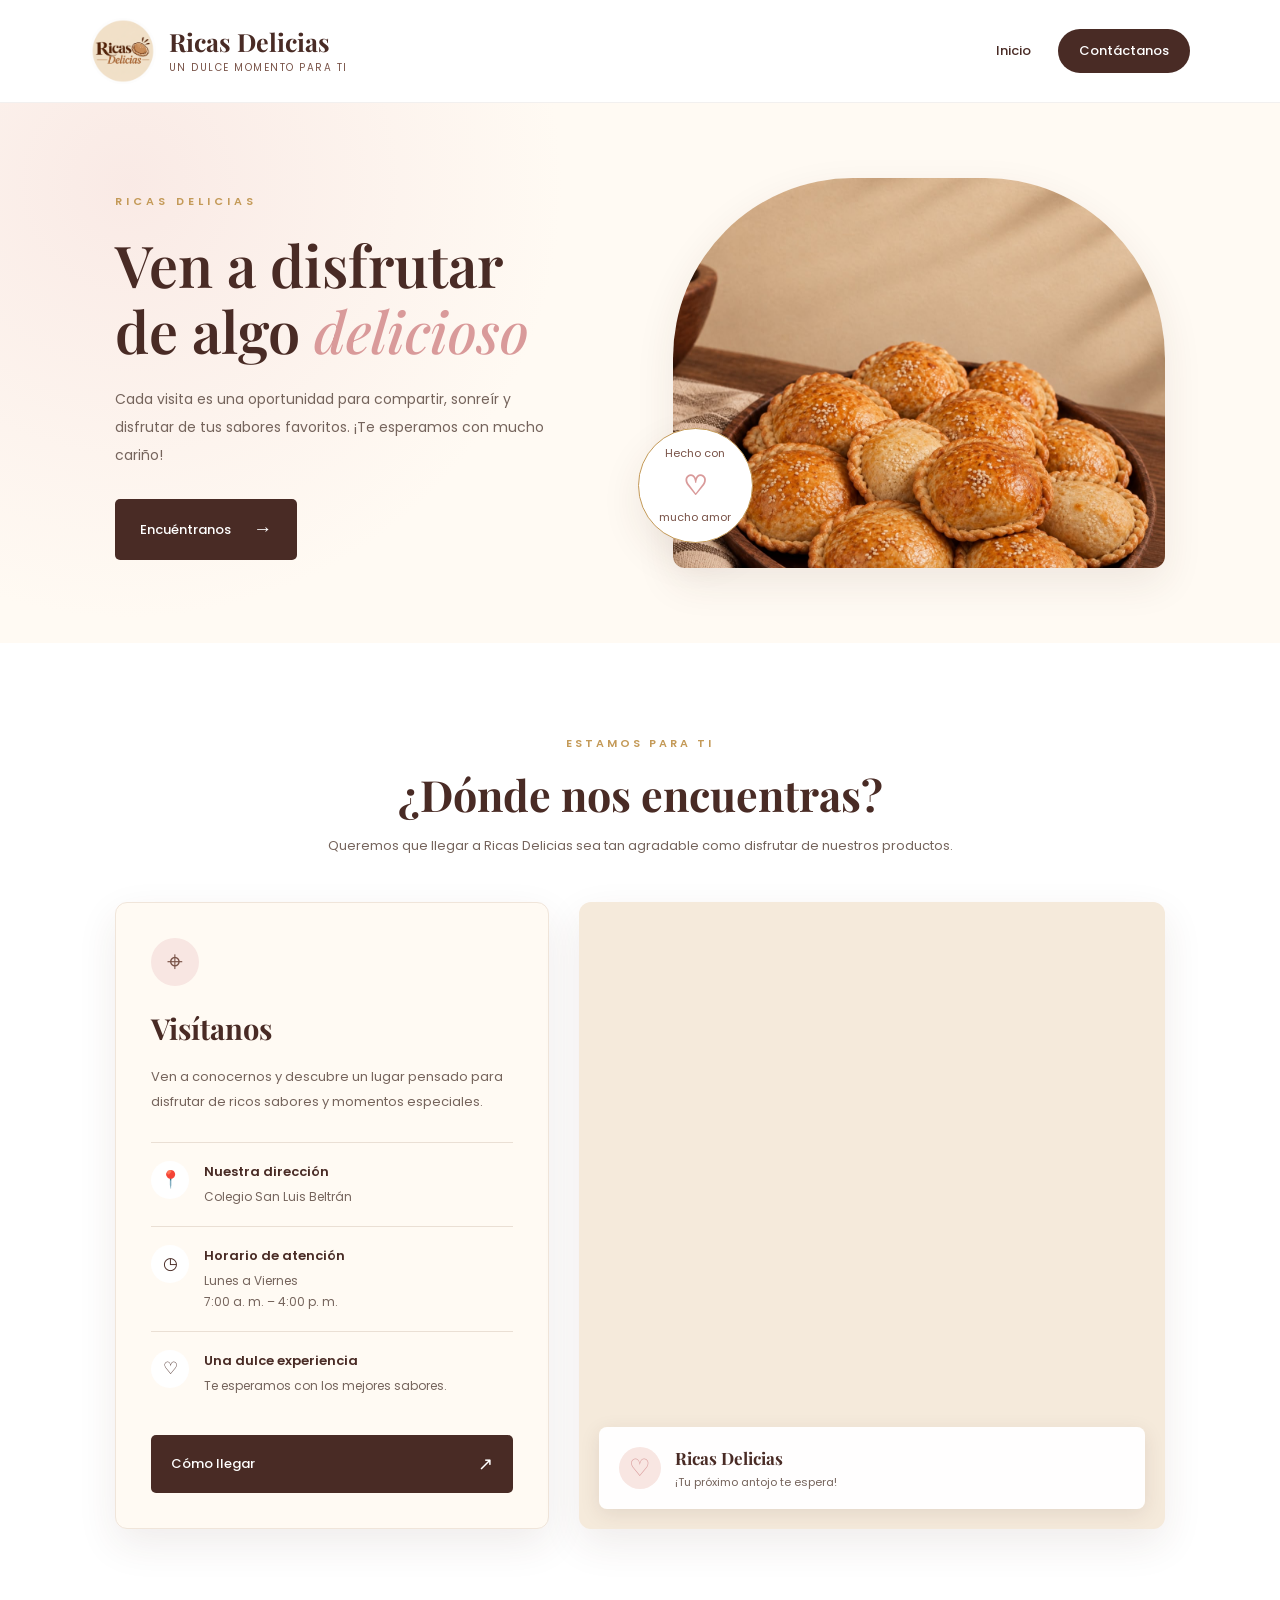
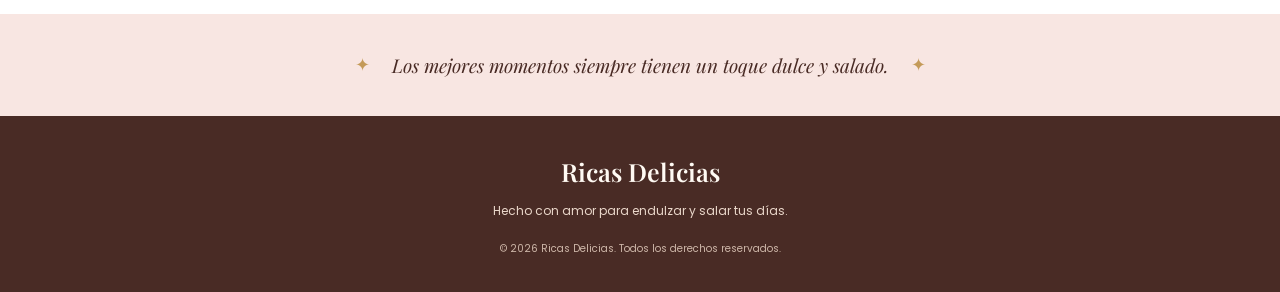
==== contacto.html @ a6c0a8b1 "Primera version de Ricas Delicias" ====
<!DOCTYPE html>
<html lang="es">
<head>
    <meta charset="UTF-8">
    <meta name="viewport" content="width=device-width, initial-scale=1.0">

    <title>Ubicación | Ricas Delicias</title>

    <link rel="stylesheet" href="contacto.css">

    <link rel="preconnect" href="https://fonts.googleapis.com">
    <link rel="preconnect" href="https://fonts.gstatic.com" crossorigin>

    <link href="https://fonts.googleapis.com/css2?family=Playfair+Display:wght@500;600;700&family=Poppins:wght@300;400;500;600&display=swap" rel="stylesheet">
</head>

<body>

    <header class="encabezado">

        <a href="index.html" class="marca">
            <img src="img/pasteles.png" alt="Logo de Ricas Delicias">
            <div class="nombre-marca">
                <h1>Ricas Delicias</h1>
                <span>Un dulce momento para ti</span>
            </div>
        </a>

        <nav class="menu-superior">
            <a href="index.html">Inicio</a>
            <a href="contacto.html" class="boton-contacto">Contáctanos</a>
        </nav>

    </header>

    <main>

        <section class="portada">

            <div class="contenido-portada">
                <span class="etiqueta">RICAS DELICIAS</span>

                <h2>Ven a disfrutar<br>de algo <em>delicioso</em></h2>

                <p>
                    Cada visita es una oportunidad para compartir,
                    sonreír y disfrutar de tus sabores favoritos.
                    ¡Te esperamos con mucho cariño!
                </p>

                <a href="#ubicacion" class="boton-principal">
                    Encuéntranos
                    <span>→</span>
                </a>
            </div>

            <div class="imagen-portada">
                <img
                    src="img/foto1.jpeg"
                    alt="Pastel decorado de repostería">
                <div class="sello">
                    <span>Hecho con</span>
                    <strong>♡</strong>
                    <span>mucho amor</span>
                </div>
            </div>

        </section>

        <section class="seccion-ubicacion" id="ubicacion">

            <div class="titulo-seccion">
                <span class="subtitulo">ESTAMOS PARA TI</span>
                <h2>¿Dónde nos encuentras?</h2>
                <p>
                    Queremos que llegar a Ricas Delicias sea tan agradable
                    como disfrutar de nuestros productos.
                </p>
            </div>

            <div class="contenido-ubicacion">

                <article class="tarjeta-info">

                    <div class="icono">⌖</div>

                    <h3>Visítanos</h3>

                    <p>
                        Ven a conocernos y descubre un lugar pensado para
                        disfrutar de ricos sabores y momentos especiales.
                    </p>

                    <div class="dato">
                        <span class="icono-dato">📍</span>
                        <div>
                            <h4>Nuestra dirección</h4>
                            <p>Colegio San Luis Beltrán</p>
                        </div>
                    </div>

                    <div class="dato">
                        <span class="icono-dato">◷</span>
                        <div>
                            <h4>Horario de atención</h4>
                            <p>Lunes a Viernes</p>
                            <p>7:00 a. m. – 4:00 p. m.</p>
                        </div>
                    </div>

                    <div class="dato">
                        <span class="icono-dato">♡</span>
                        <div>
                            <h4>Una dulce experiencia</h4>
                            <p>Te esperamos con los mejores sabores.</p>
                        </div>
                    </div>

                    <a
                        href="https://www.google.com/maps"
                        target="_blank"
                        rel="noopener noreferrer"
                        class="boton-mapa">
                        Cómo llegar
                        <span>↗</span>
                    </a>

                </article>

                <div class="mapa">

                    
   <iframe
    src="https://maps.google.com/maps?q=Colegio%20San%20Luis%20Beltr%C3%A1n%2C%20Chinandega%2C%20Nicaragua&output=embed"
    title="Ubicación de Ricas Delicias en Chinandega"
    width="100%"
    height="500"
    style="border:0;"
    allowfullscreen
    loading="lazy"
    referrerpolicy="no-referrer-when-downgrade">
</iframe>


                    <div class="etiqueta-mapa">
                        <span>♡</span>
                        <div>
                            <strong>Ricas Delicias</strong>
                            <p>¡Tu próximo antojo te espera!</p>
                        </div>
                    </div>

                </div>

            </div>

        </section>

        <section class="franja-final">
            <span>✦</span>
            <p>Los mejores momentos siempre tienen un toque dulce y salado.</p>
            <span>✦</span>
        </section>

    </main>

    <footer class="pie-pagina">
        <a href="index.html" class="nombre-footer">Ricas Delicias</a>
        <p>Hecho con amor para endulzar y salar tus días.</p>
        <span>© 2026 Ricas Delicias. Todos los derechos reservados.</span>
    </footer>

</body>
</html>
---- contacto.css ----
/* ================================
   RICAS DELICIAS - UBICACION
   ================================ */

:root {
    --crema: #fffaf3;
    --crema-oscuro: #f5eadb;
    --chocolate: #492b25;
    --cafe: #795348;
    --rosa: #d99a9a;
    --rosa-claro: #f8e6e2;
    --dorado: #c49a58;
    --blanco: #ffffff;
    --texto: #75645c;
    --sombra: 0 15px 40px rgba(73, 43, 37, 0.09);
}

* {
    margin: 0;
    padding: 0;
    box-sizing: border-box;
}

html {
    scroll-behavior: smooth;
}

body {
    font-family: 'Poppins', sans-serif;
    background-color: var(--crema);
    color: var(--chocolate);
    line-height: 1.7;
}

a {
    text-decoration: none;
    color: inherit;
}

/* ENCABEZADO */

.encabezado {
    width: 100%;
    min-height: 100px;
    padding: 18px 7%;
    display: flex;
    align-items: center;
    justify-content: space-between;
    gap: 25px;
    background-color: var(--blanco);
    border-bottom: 1px solid rgba(73, 43, 37, 0.07);
}

.marca {
    display: flex;
    align-items: center;
    gap: 13px;
    flex-shrink: 0;
}

.marca img {
    width: 66px;
    height: 66px;
    object-fit: cover;
    border-radius: 50%;
}

.nombre-marca h1 {
    font-family: 'Playfair Display', serif;
    font-size: 25px;
    line-height: 1.3;
    color: var(--chocolate);
}

.nombre-marca span {
    display: block;
    font-size: 10px;
    letter-spacing: 1.5px;
    text-transform: uppercase;
    color: var(--cafe);
}

.menu-superior {
    display: flex;
    align-items: center;
    justify-content: center;
    flex-wrap: wrap;
    gap: 27px;
}

.menu-superior a {
    font-size: 13px;
    font-weight: 500;
    color: var(--chocolate);
    transition: color 0.3s ease;
}

.menu-superior a:hover,
.menu-superior a.activo {
    color: var(--rosa);
}

.menu-superior .boton-contacto {
    padding: 11px 21px;
    border-radius: 30px;
    color: var(--blanco);
    background-color: var(--chocolate);
    transition: background-color 0.3s ease,
                transform 0.3s ease;
}

.menu-superior .boton-contacto:hover {
    color: var(--blanco);
    background-color: var(--cafe);
    transform: translateY(-2px);
}

/* PORTADA */

.portada {
    display: grid;
    grid-template-columns: 1fr 1fr;
    align-items: center;
    gap: 65px;
    padding: 75px 9%;
    min-height: 540px;
    overflow: hidden;
    background:
        radial-gradient(
            circle at 10% 15%,
            rgba(248, 230, 226, 0.8),
            transparent 35%
        ),
        var(--crema);
}

.contenido-portada {
    max-width: 540px;
}

.etiqueta {
    display: inline-block;
    margin-bottom: 20px;
    color: var(--dorado);
    font-size: 11px;
    font-weight: 600;
    letter-spacing: 4px;
}

.contenido-portada h2 {
    margin-bottom: 22px;
    font-family: 'Playfair Display', serif;
    font-size: clamp(38px, 4.5vw, 62px);
    line-height: 1.15;
    font-weight: 600;
    color: var(--chocolate);
}

.contenido-portada h2 em {
    color: var(--rosa);
    font-weight: 500;
}

.contenido-portada > p {
    max-width: 450px;
    margin-bottom: 30px;
    font-size: 14px;
    line-height: 2;
    color: var(--texto);
}

.boton-principal {
    display: inline-flex;
    align-items: center;
    gap: 22px;
    padding: 14px 25px;
    border-radius: 5px;
    color: var(--blanco);
    background-color: var(--chocolate);
    font-size: 13px;
    font-weight: 500;
    transition: background-color 0.3s ease,
                transform 0.3s ease;
}

.boton-principal span {
    font-size: 19px;
}

.boton-principal:hover {
    background-color: var(--cafe);
    transform: translateY(-3px);
}

.imagen-portada {
    position: relative;
    max-width: 510px;
    width: 100%;
    justify-self: end;
}

.imagen-portada > img {
    display: block;
    width: 100%;
    height: 390px;
    object-fit: cover;
    border-radius: 180px 180px 12px 12px;
    box-shadow: var(--sombra);
}

.sello {
    position: absolute;
    bottom: 25px;
    left: -35px;
    display: flex;
    flex-direction: column;
    justify-content: center;
    align-items: center;
    width: 115px;
    height: 115px;
    border: 1px solid var(--dorado);
    border-radius: 50%;
    background-color: var(--blanco);
    color: var(--cafe);
    box-shadow: var(--sombra);
    font-size: 11px;
    line-height: 1.7;
}

.sello strong {
    color: var(--rosa);
    font-size: 27px;
}

/* SECCION DE UBICACION */

.seccion-ubicacion {
    padding: 85px 9%;
    background-color: var(--blanco);
}

.titulo-seccion {
    max-width: 650px;
    margin: 0 auto 45px;
    text-align: center;
}

.subtitulo {
    color: var(--dorado);
    font-size: 11px;
    font-weight: 600;
    letter-spacing: 3px;
}

.titulo-seccion h2 {
    margin: 12px 0;
    font-family: 'Playfair Display', serif;
    font-size: clamp(30px, 4vw, 43px);
    line-height: 1.3;
    color: var(--chocolate);
}

.titulo-seccion > p {
    margin-top: 12px;
    font-size: 13px;
    color: var(--texto);
}

.contenido-ubicacion {
    display: grid;
    grid-template-columns: 0.85fr 1.15fr;
    gap: 30px;
    align-items: stretch;
    max-width: 1200px;
    margin: 0 auto;
}

.tarjeta-info {
    padding: 35px;
    border: 1px solid #f0e5da;
    border-radius: 12px;
    background-color: var(--crema);
    box-shadow: var(--sombra);
}

.icono {
    display: flex;
    align-items: center;
    justify-content: center;
    width: 48px;
    height: 48px;
    margin-bottom: 18px;
    border-radius: 50%;
    background-color: var(--rosa-claro);
    color: var(--cafe);
    font-size: 28px;
}

.tarjeta-info h3 {
    margin-bottom: 12px;
    font-family: 'Playfair Display', serif;
    font-size: 29px;
    color: var(--chocolate);
}

.tarjeta-info > p {
    margin-bottom: 27px;
    font-size: 13px;
    line-height: 1.9;
    color: var(--texto);
}

.dato {
    display: flex;
    align-items: flex-start;
    gap: 15px;
    padding: 18px 0;
    border-top: 1px solid #eadfd4;
}

.icono-dato {
    display: flex;
    align-items: center;
    justify-content: center;
    min-width: 38px;
    height: 38px;
    border-radius: 50%;
    background-color: var(--blanco);
    font-size: 17px;
}

.dato h4 {
    margin-bottom: 3px;
    font-size: 13px;
    font-weight: 600;
    color: var(--chocolate);
}

.dato p {
    font-size: 12px;
    line-height: 1.8;
    color: var(--texto);
}

.boton-mapa {
    display: flex;
    align-items: center;
    justify-content: space-between;
    width: 100%;
    margin-top: 20px;
    padding: 14px 20px;
    border-radius: 5px;
    background-color: var(--chocolate);
    color: var(--blanco);
    font-size: 13px;
    font-weight: 500;
    transition: background-color 0.3s ease;
}

.boton-mapa:hover {
    background-color: var(--cafe);
}

.boton-mapa span {
    font-size: 18px;
}

.mapa {
    position: relative;
    min-height: 500px;
    overflow: hidden;
    border-radius: 12px;
    box-shadow: var(--sombra);
    background-color: var(--crema-oscuro);
}

.mapa iframe {
    display: block;
    width: 100%;
    height: 100%;
    min-height: 500px;
    border: 0;
}

.etiqueta-mapa {
    position: absolute;
    right: 20px;
    bottom: 20px;
    left: 20px;
    display: flex;
    align-items: center;
    gap: 14px;
    padding: 17px 20px;
    border-radius: 8px;
    background-color: rgba(255, 255, 255, 0.96);
    box-shadow: 0 5px 20px rgba(73, 43, 37, 0.1);
}

.etiqueta-mapa > span {
    display: flex;
    align-items: center;
    justify-content: center;
    width: 42px;
    height: 42px;
    border-radius: 50%;
    background-color: var(--rosa-claro);
    color: var(--rosa);
    font-size: 24px;
}

.etiqueta-mapa strong {
    font-family: 'Playfair Display', serif;
    font-size: 17px;
}

.etiqueta-mapa p {
    font-size: 11px;
    color: var(--texto);
}

/* MENSAJE FINAL */

.franja-final {
    display: flex;
    align-items: center;
    justify-content: center;
    gap: 22px;
    padding: 35px 20px;
    background-color: var(--rosa-claro);
    text-align: center;
}

.franja-final span {
    color: var(--dorado);
    font-size: 18px;
}

.franja-final p {
    font-family: 'Playfair Display', serif;
    font-size: 19px;
    font-style: italic;
    color: var(--chocolate);
}

/* PIE DE PAGINA */

.pie-pagina {
    display: flex;
    flex-direction: column;
    align-items: center;
    gap: 7px;
    padding: 35px 20px;
    background-color: var(--chocolate);
    color: var(--crema);
    text-align: center;
}

.nombre-footer {
    font-family: 'Playfair Display', serif;
    font-size: 25px;
    font-weight: 600;
}

.pie-pagina p {
    font-size: 12px;
    color: #ead7ca;
}

.pie-pagina > span {
    margin-top: 12px;
    font-size: 10px;
    color: #cdb6a8;
}

/* RESPONSIVE: TABLETAS */

@media (max-width: 1000px) {

    .encabezado {
        flex-direction: column;
        padding: 20px 5%;
    }

    .menu-superior {
        gap: 18px;
    }

    .portada {
        gap: 35px;
        padding: 60px 6%;
    }

    .imagen-portada > img {
        height: 330px;
    }

    .seccion-ubicacion {
        padding: 70px 6%;
    }

    .contenido-ubicacion {
        grid-template-columns: 1fr 1fr;
        gap: 20px;
    }

    .tarjeta-info {
        padding: 25px;
    }
}

/* RESPONSIVE: TELEFONOS */

@media (max-width: 700px) {

    .encabezado {
        gap: 20px;
    }

    .marca img {
        width: 55px;
        height: 55px;
    }

    .nombre-marca h1 {
        font-size: 22px;
    }

    .menu-superior {
        gap: 12px 18px;
    }

    .menu-superior a {
        font-size: 12px;
    }

    .menu-superior .boton-contacto {
        padding: 9px 15px;
    }

    .portada {
        grid-template-columns: 1fr;
        gap: 40px;
        padding: 55px 7%;
    }

    .contenido-portada h2 {
        font-size: 43px;
    }

    .contenido-portada > p {
        font-size: 13px;
    }

    .imagen-portada {
        max-width: 450px;
        justify-self: center;
    }

    .imagen-portada > img {
        height: 330px;
        border-radius: 140px 140px 10px 10px;
    }

    .sello {
        left: -10px;
        bottom: 15px;
        width: 95px;
        height: 95px;
        font-size: 10px;
    }

    .seccion-ubicacion {
        padding: 60px 6%;
    }

    .titulo-seccion {
        margin-bottom: 30px;
    }

    .contenido-ubicacion {
        grid-template-columns: 1fr;
    }

    .tarjeta-info {
        padding: 27px 23px;
    }

    .mapa,
    .mapa iframe {
        min-height: 380px;
    }

    .franja-final {
        gap: 10px;
        padding: 28px 15px;
    }

    .franja-final p {
        font-size: 16px;
    }

    .pie-pagina {
        padding: 30px 15px;
    }
}

/* TELEFONOS PEQUENOS */

@media (max-width: 380px) {

    .menu-superior {
        gap: 12px;
    }

    .contenido-portada h2 {
        font-size: 36px;
    }

    .titulo-seccion h2 {
        font-size: 29px;
    }

    .etiqueta-mapa {
        right: 10px;
        left: 10px;
        padding: 12px;
    }
}
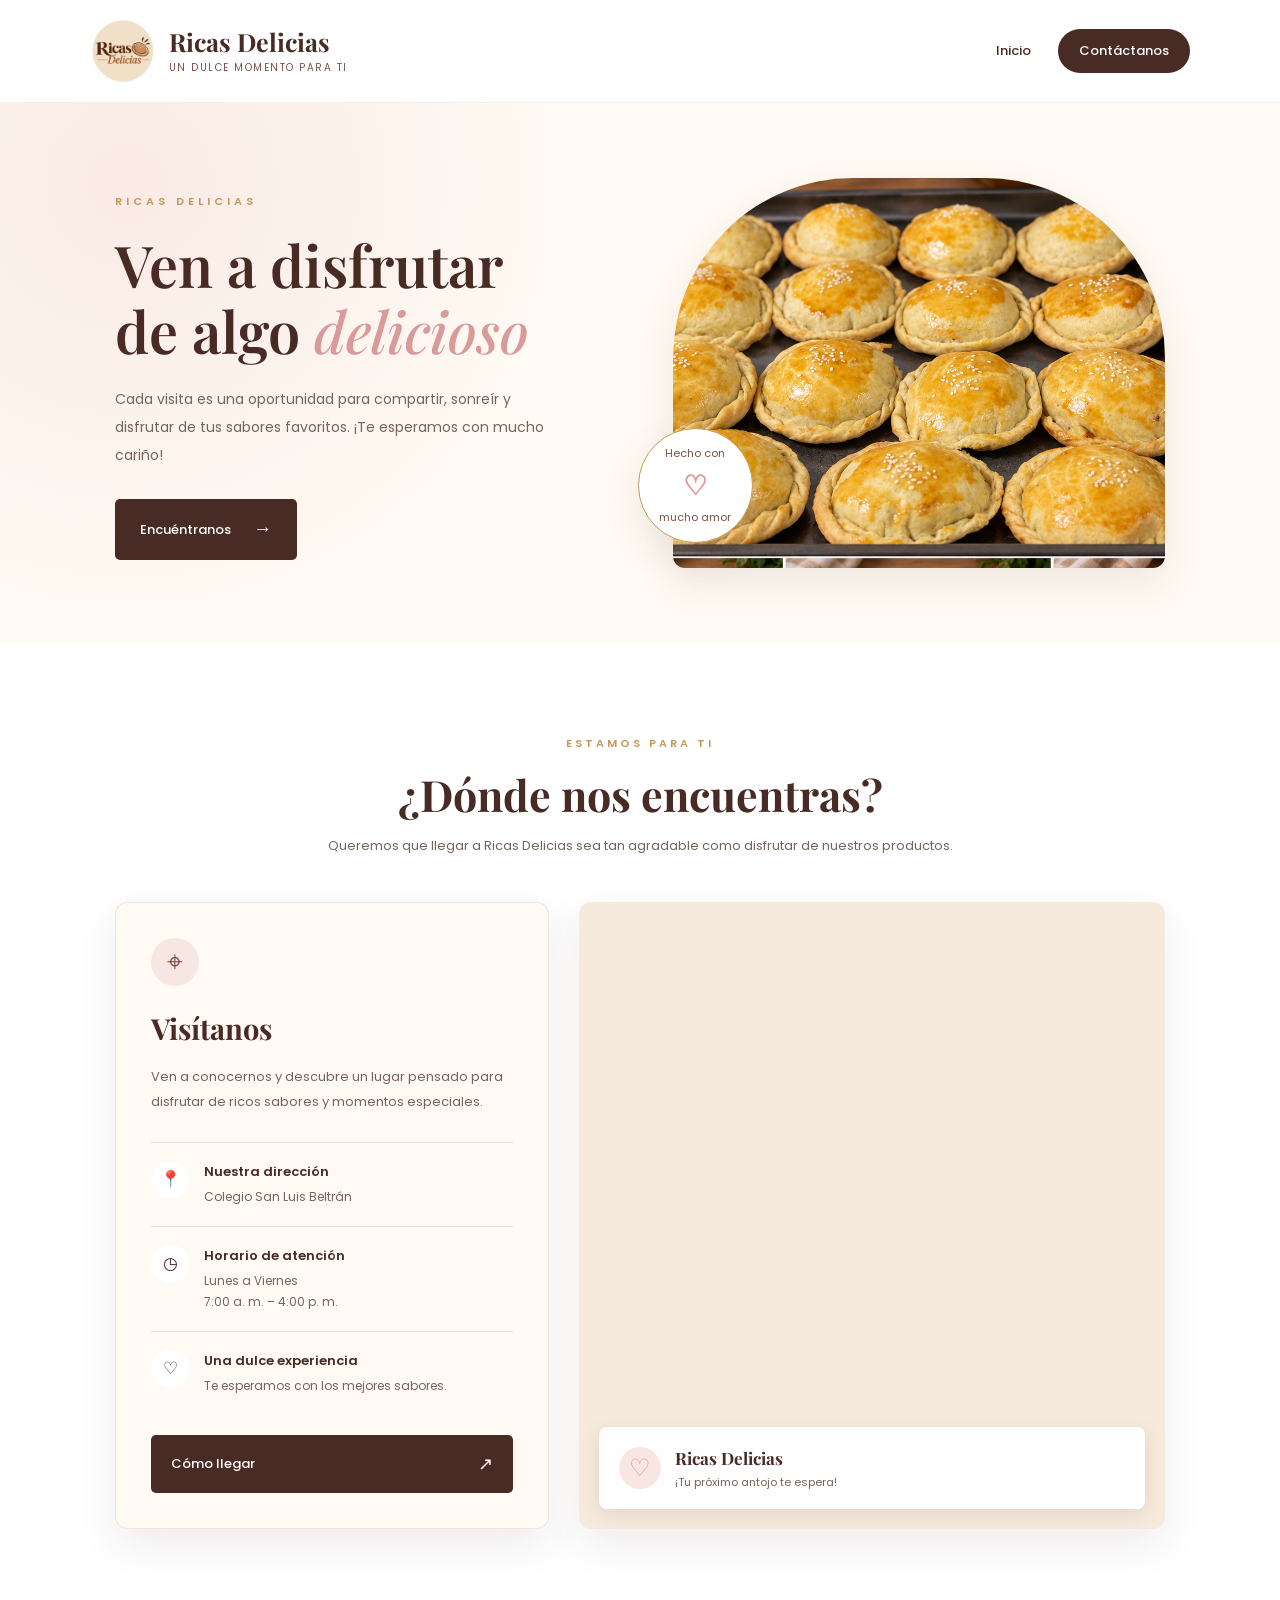
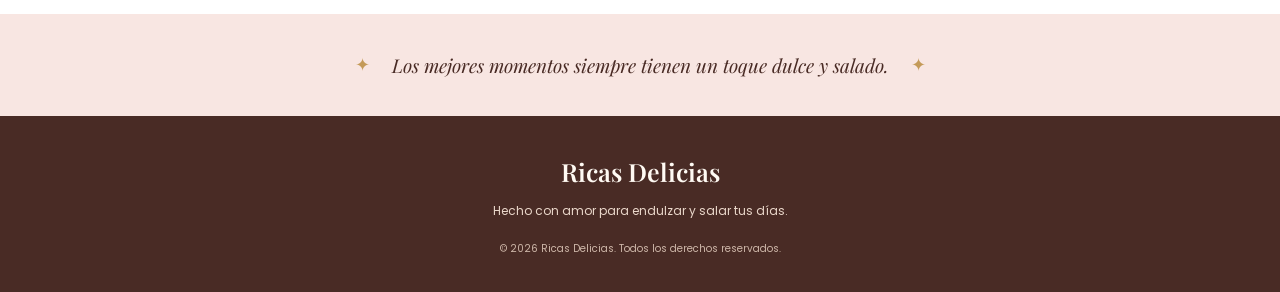
==== commit 2e0ac0a2: "Actualizar codigo e imagenes" ====
--- a/contacto.html
+++ b/contacto.html
@@ -57,7 +57,7 @@
 
             <div class="imagen-portada">
                 <img
-                    src="img/foto1.jpeg"
+                    src="img/01_pasteles_bandeja.png"
                     alt="Pastel decorado de repostería">
                 <div class="sello">
                     <span>Hecho con</span>
